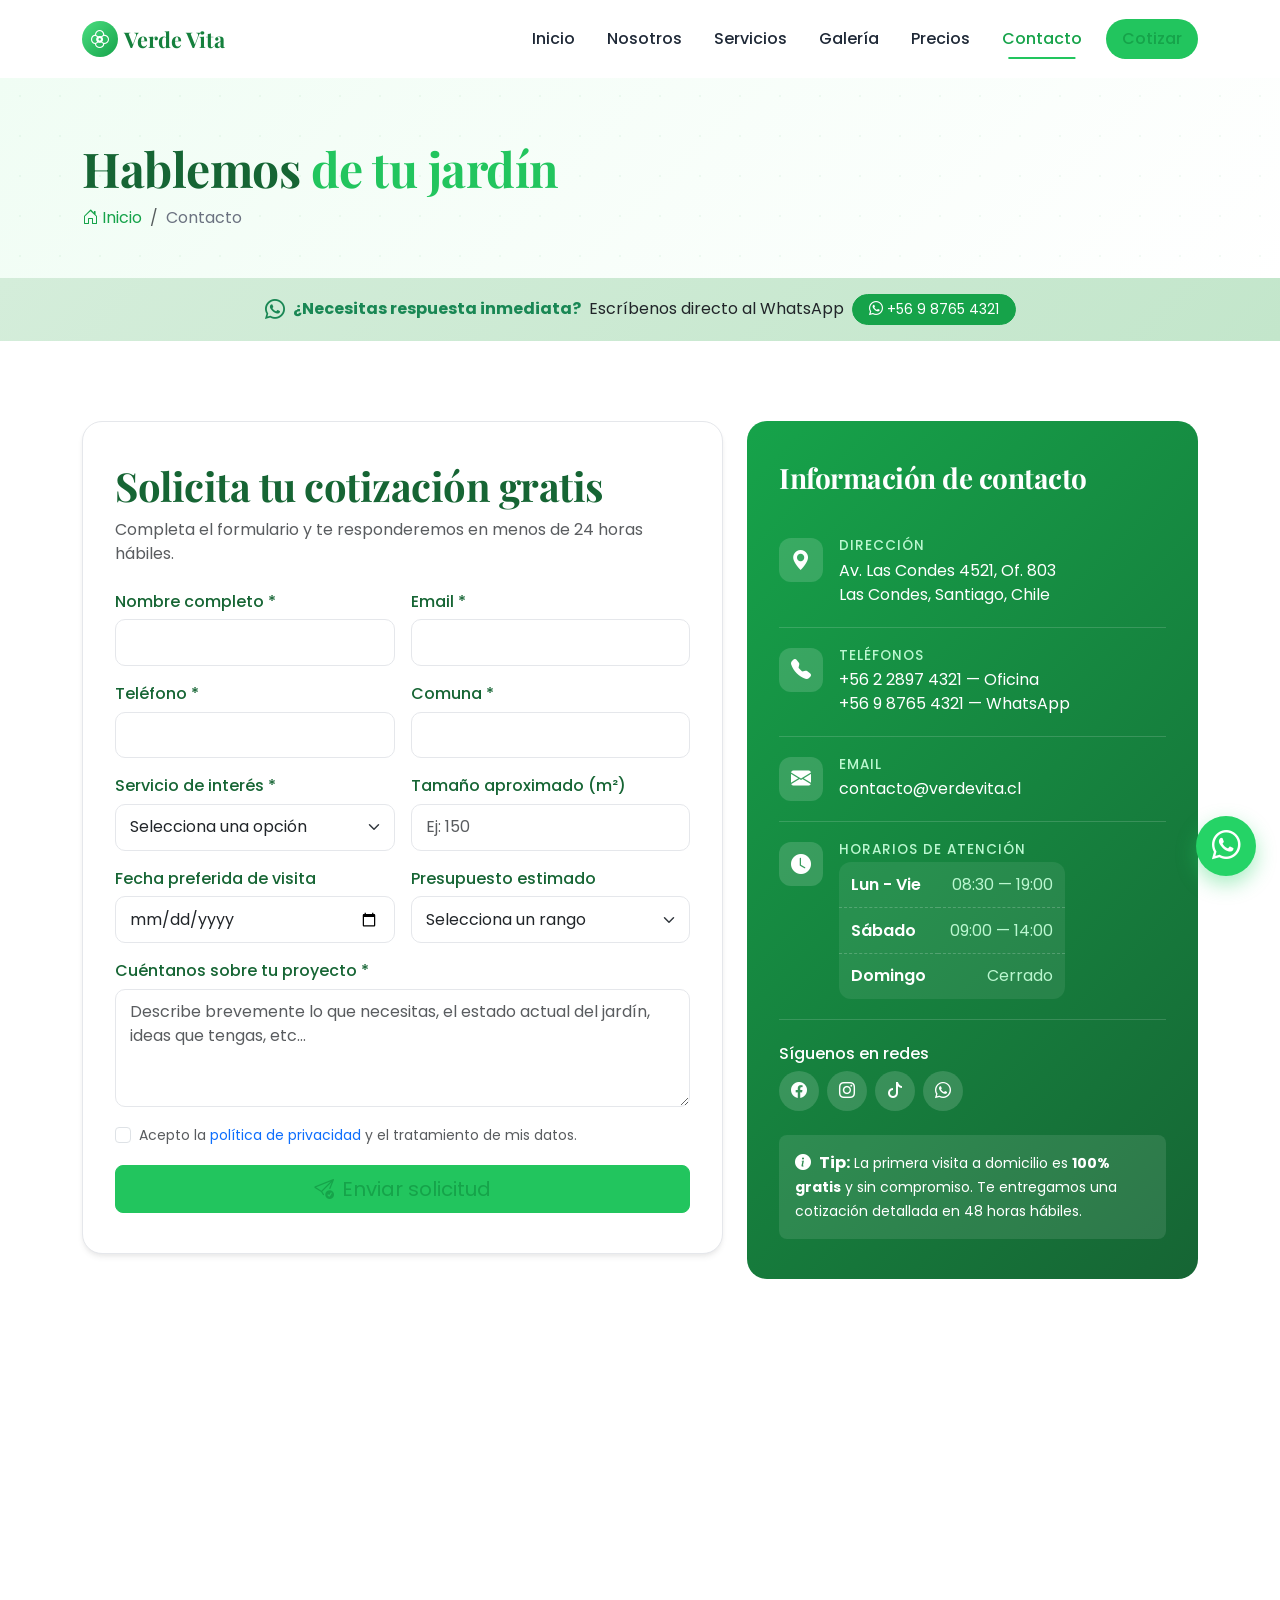
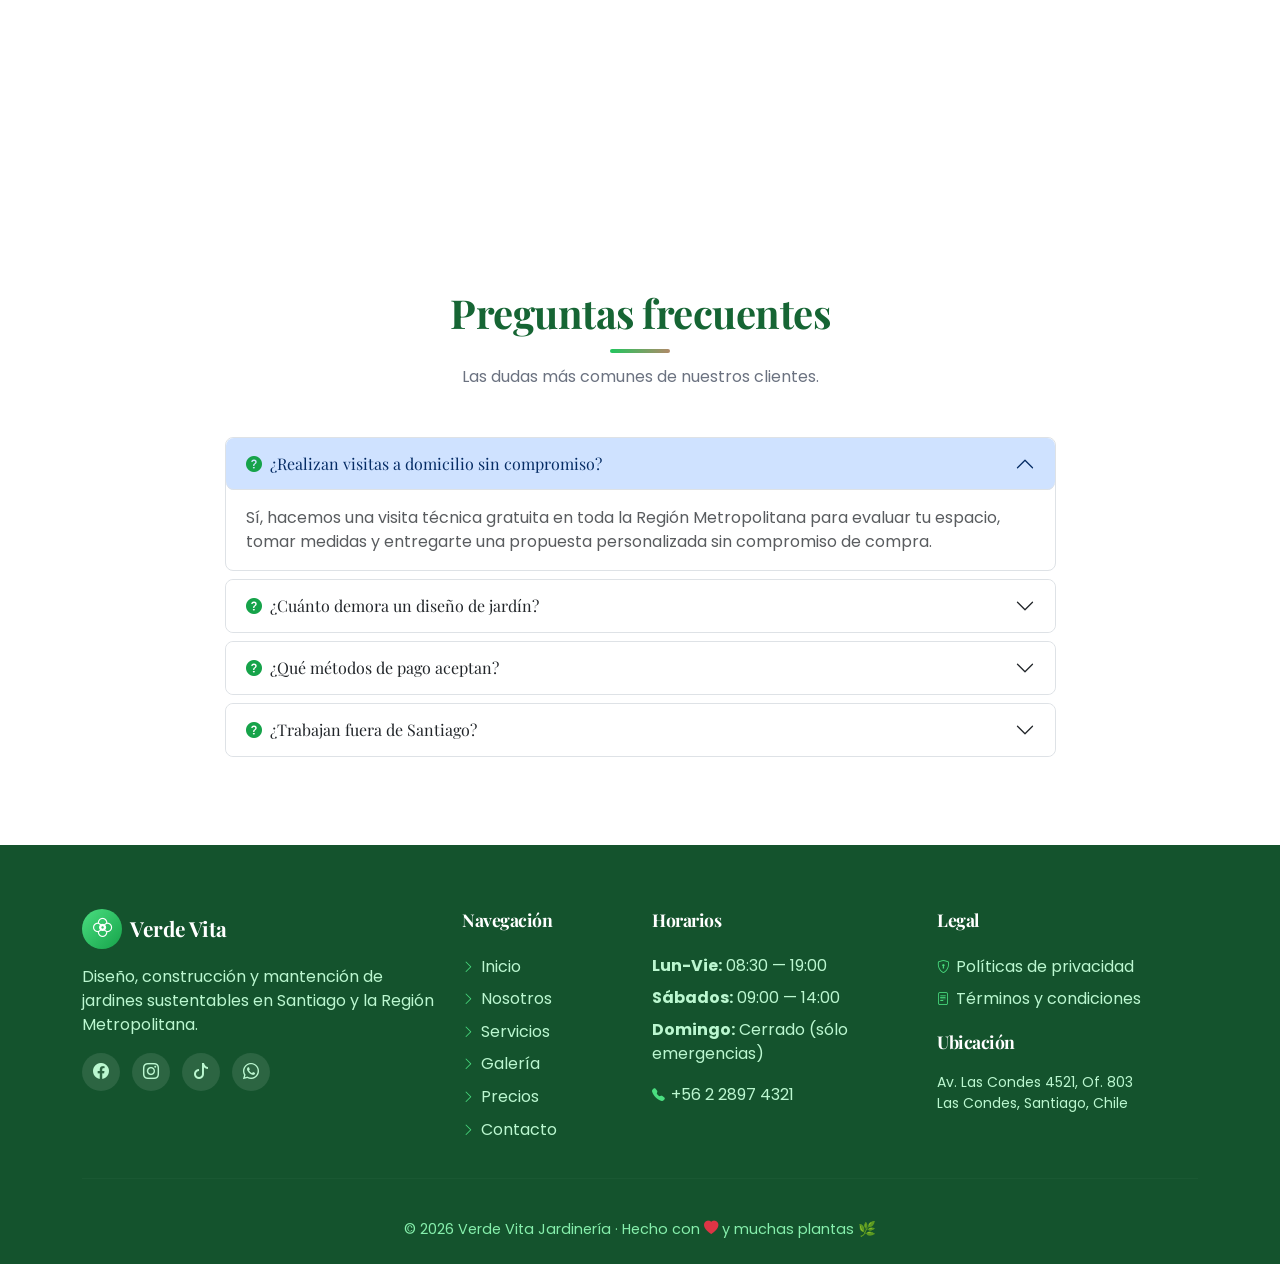
==== contacto.html @ b7515eb2 "template ok" ====
<!DOCTYPE html>
<html lang="es">
<head>
  <meta charset="UTF-8" />
  <meta name="viewport" content="width=device-width, initial-scale=1.0" />
  <meta name="description" content="Contáctanos para solicitar una cotización gratis. Estamos en Las Condes, Santiago. Teléfono, WhatsApp, email y horarios de atención." />
  <title>Contacto · Verde Vita Jardinería</title>

  <link href="https://cdn.jsdelivr.net/npm/bootstrap@5.3.3/dist/css/bootstrap.min.css" rel="stylesheet" />
  <link rel="stylesheet" href="https://cdn.jsdelivr.net/npm/bootstrap-icons@1.11.3/font/bootstrap-icons.css" />
  <link rel="preconnect" href="https://fonts.googleapis.com" />
  <link rel="preconnect" href="https://fonts.gstatic.com" crossorigin />
  <link href="https://fonts.googleapis.com/css2?family=Playfair+Display:wght@600;700;800&family=Poppins:wght@300;400;500;600;700&display=swap" rel="stylesheet" />
  <link rel="stylesheet" href="assets/css/styles.css" />
  <link rel="icon" href="data:image/svg+xml,%3Csvg xmlns='http://www.w3.org/2000/svg' viewBox='0 0 100 100'%3E%3Ctext y='.9em' font-size='90'%3E🌿%3C/text%3E%3C/svg%3E" />
</head>
<body>

  <!-- ===== NAVBAR ===== -->
  <nav class="navbar navbar-expand-lg fixed-top">
    <div class="container">
      <a class="navbar-brand" href="index.html">
        <span class="brand-icon"><i class="bi bi-flower2"></i></span>
        Verde Vita
      </a>
      <button class="navbar-toggler" type="button" data-bs-toggle="collapse" data-bs-target="#mainNav">
        <span class="navbar-toggler-icon"></span>
      </button>
      <div class="collapse navbar-collapse" id="mainNav">
        <ul class="navbar-nav ms-auto align-items-lg-center">
          <li class="nav-item"><a class="nav-link" href="index.html">Inicio</a></li>
          <li class="nav-item"><a class="nav-link" href="sobre-nosotros.html">Nosotros</a></li>
          <li class="nav-item"><a class="nav-link" href="servicios.html">Servicios</a></li>
          <li class="nav-item"><a class="nav-link" href="galeria.html">Galería</a></li>
          <li class="nav-item"><a class="nav-link" href="precios.html">Precios</a></li>
          <li class="nav-item"><a class="nav-link" href="contacto.html">Contacto</a></li>
          <li class="nav-item ms-lg-2"><a class="nav-link btn-cta-nav" href="contacto.html">Cotizar</a></li>
        </ul>
      </div>
    </div>
  </nav>

  <!-- ===== PAGE HEADER ===== -->
  <header class="page-header">
    <div class="container">
      <h1 class="reveal">Hablemos <span class="text-leaf">de tu jardín</span></h1>
      <nav aria-label="breadcrumb" class="reveal reveal-delay-1">
        <ol class="breadcrumb breadcrumb-custom">
          <li class="breadcrumb-item"><a href="index.html"><i class="bi bi-house-door me-1"></i>Inicio</a></li>
          <li class="breadcrumb-item active">Contacto</li>
        </ol>
      </nav>
    </div>
  </header>

  <!-- ===== WHATSAPP BANNER ===== -->
  <section class="py-3" style="background:linear-gradient(135deg, #d4edda, #c3e6cb);">
    <div class="container">
      <div class="d-flex align-items-center justify-content-center flex-wrap gap-2 text-center">
        <i class="bi bi-whatsapp text-success fs-5"></i>
        <strong class="text-success">¿Necesitas respuesta inmediata?</strong>
        <span class="text-dark">Escríbenos directo al WhatsApp</span>
        <a href="https://wa.me/56987654321" target="_blank" class="btn btn-success btn-sm rounded-pill px-3">
          <i class="bi bi-whatsapp me-1"></i>+56 9 8765 4321
        </a>
      </div>
    </div>
  </section>

  <!-- ===== FORMULARIO + INFO ===== -->
  <section class="section">
    <div class="container">
      <div class="row g-4">
        <!-- Form -->
        <div class="col-lg-7 reveal">
          <div class="form-card">
            <h2 class="mb-2">Solicita tu cotización gratis</h2>
            <p class="text-muted mb-4">Completa el formulario y te responderemos en menos de 24 horas hábiles.</p>
            <form id="contactForm" class="needs-validation" novalidate>
              <div class="row g-3">
                <div class="col-md-6">
                  <label class="form-label" for="nombre">Nombre completo *</label>
                  <input type="text" class="form-control" id="nombre" required minlength="3" />
                  <div class="invalid-feedback">Por favor ingresa tu nombre completo.</div>
                </div>
                <div class="col-md-6">
                  <label class="form-label" for="email">Email *</label>
                  <input type="email" class="form-control" id="email" required />
                  <div class="invalid-feedback">Necesitamos un email válido para contactarte.</div>
                </div>
                <div class="col-md-6">
                  <label class="form-label" for="telefono">Teléfono *</label>
                  <input type="tel" class="form-control" id="telefono" pattern="[0-9+\s\-\(\)]{10,}" required />
                  <div class="invalid-feedback">Ingresa un teléfono válido (mínimo 10 dígitos).</div>
                </div>
                <div class="col-md-6">
                  <label class="form-label" for="comuna">Comuna *</label>
                  <input type="text" class="form-control" id="comuna" required />
                  <div class="invalid-feedback">¿En qué comuna necesitas el servicio?</div>
                </div>
                <div class="col-md-6">
                  <label class="form-label" for="servicio">Servicio de interés *</label>
                  <select class="form-select" id="servicio" required>
                    <option value="">Selecciona una opción</option>
                    <option>Diseño de jardín</option>
                    <option>Mantención mensual</option>
                    <option>Poda y tala</option>
                    <option>Riego automático</option>
                    <option>Césped y siembra</option>
                    <option>Huerto orgánico</option>
                    <option>Iluminación de jardín</option>
                    <option>Control de plagas eco</option>
                    <option>Otro / Mixto</option>
                  </select>
                  <div class="invalid-feedback">Selecciona el servicio que necesitas.</div>
                </div>
                <div class="col-md-6">
                  <label class="form-label" for="tamano">Tamaño aproximado (m²)</label>
                  <input type="text" class="form-control" id="tamano" placeholder="Ej: 150" />
                </div>
                <div class="col-md-6">
                  <label class="form-label" for="fecha">Fecha preferida de visita</label>
                  <input type="date" class="form-control" id="fecha" />
                </div>
                <div class="col-md-6">
                  <label class="form-label" for="presupuesto">Presupuesto estimado</label>
                  <select class="form-select" id="presupuesto">
                    <option value="">Selecciona un rango</option>
                    <option>Menos de $200.000 CLP</option>
                    <option>$200.000 — $500.000 CLP</option>
                    <option>$500.000 — $1.000.000 CLP</option>
                    <option>$1.000.000 — $3.000.000 CLP</option>
                    <option>Más de $3.000.000 CLP</option>
                    <option>Aún no lo tengo claro</option>
                  </select>
                </div>
                <div class="col-12">
                  <label class="form-label" for="mensaje">Cuéntanos sobre tu proyecto *</label>
                  <textarea class="form-control" id="mensaje" rows="4" required minlength="10" placeholder="Describe brevemente lo que necesitas, el estado actual del jardín, ideas que tengas, etc..."></textarea>
                  <div class="invalid-feedback">Por favor cuéntanos más detalles (mínimo 10 caracteres).</div>
                </div>
                <div class="col-12">
                  <div class="form-check">
                    <input class="form-check-input" type="checkbox" id="acepto" required />
                    <label class="form-check-label small text-muted" for="acepto">
                      Acepto la <a href="privacidad.html" target="_blank">política de privacidad</a> y el tratamiento de mis datos.
                    </label>
                    <div class="invalid-feedback">Debes aceptar la política de privacidad.</div>
                  </div>
                </div>
                <div class="col-12 d-grid">
                  <button type="submit" class="btn btn-primary btn-lg">
                    <i class="bi bi-send-check me-2"></i>Enviar solicitud
                  </button>
                </div>
              </div>
            </form>
          </div>
        </div>

        <!-- Info lateral -->
        <div class="col-lg-5">
          <div class="contact-info reveal reveal-right">
            <h3 class="mb-4">Información de contacto</h3>
            <div class="info-item">
              <div class="icon"><i class="bi bi-geo-alt-fill"></i></div>
              <div>
                <h6>Dirección</h6>
                <p>Av. Las Condes 4521, Of. 803<br>Las Condes, Santiago, Chile</p>
              </div>
            </div>
            <div class="info-item">
              <div class="icon"><i class="bi bi-telephone-fill"></i></div>
              <div>
                <h6>Teléfonos</h6>
                <p>
                  <a href="tel:+56228974321" class="text-white">+56 2 2897 4321</a> — Oficina<br>
                  <a href="tel:+56987654321" class="text-white">+56 9 8765 4321</a> — WhatsApp
                </p>
              </div>
            </div>
            <div class="info-item">
              <div class="icon"><i class="bi bi-envelope-fill"></i></div>
              <div>
                <h6>Email</h6>
                <p>
                  <a href="mailto:contacto@verdevita.cl" class="text-white">contacto@verdevita.cl</a>
                </p>
              </div>
            </div>
            <div class="info-item">
              <div class="icon"><i class="bi bi-clock-fill"></i></div>
              <div>
                <h6>Horarios de atención</h6>
                <table class="w-100 schedule-table">
                  <tr><td class="day">Lun - Vie</td><td class="time">08:30 — 19:00</td></tr>
                  <tr><td class="day">Sábado</td><td class="time">09:00 — 14:00</td></tr>
                  <tr><td class="day">Domingo</td><td class="time">Cerrado</td></tr>
                </table>
              </div>
            </div>

            <h6 class="mt-4 mb-2 text-white">Síguenos en redes</h6>
            <div class="d-flex gap-2 flex-wrap">
              <a href="#" class="social-link" aria-label="Facebook"><i class="bi bi-facebook"></i></a>
              <a href="#" class="social-link" aria-label="Instagram"><i class="bi bi-instagram"></i></a>
              <a href="#" class="social-link" aria-label="TikTok"><i class="bi bi-tiktok"></i></a>
              <a href="#" class="social-link" aria-label="WhatsApp"><i class="bi bi-whatsapp"></i></a>
            </div>

            <div class="mt-4 p-3 rounded-3" style="background:rgba(255,255,255,.1);">
              <strong><i class="bi bi-info-circle-fill me-2"></i>Tip:</strong>
              <span class="small">La primera visita a domicilio es <strong>100% gratis</strong> y sin compromiso. Te entregamos una cotización detallada en 48 horas hábiles.</span>
            </div>
          </div>
        </div>
      </div>
    </div>
  </section>

  <!-- ===== MAPA ===== -->
  <section class="py-0">
    <div class="container-fluid px-0">
      <div class="ratio ratio-21x9" style="max-height:450px;">
        <iframe
          src="https://www.google.com/maps/embed?pb=!1m18!1m12!1m3!1d3331.123456789!2d-70.5678!3d-33.4123!2m3!1f0!2f0!3f0!3m2!1i1024!2i768!4f13.1!3m3!1m2!1s0x9662c5b0a0a0a0a0%3A0x0!2sLas%20Condes%2C%20Santiago%2C%20Chile!5e0!3m2!1ses-419!2scl!4v1700000000000"
          style="border:0;"
          allowfullscreen=""
          loading="lazy"
          referrerpolicy="no-referrer-when-downgrade"
          title="Ubicación Verde Vita Jardinería"></iframe>
      </div>
    </div>
  </section>

  <!-- ===== FAQ ===== -->
  <section class="section">
    <div class="container">
      <div class="section-title reveal">
        <h2>Preguntas frecuentes</h2>
        <p>Las dudas más comunes de nuestros clientes.</p>
      </div>
      <div class="row justify-content-center">
        <div class="col-lg-9 reveal">
          <div class="accordion accordion-flush" id="contactFaqAccordion"></div>
        </div>
      </div>
    </div>
  </section>

  <!-- ===== FOOTER ===== -->
  <footer>
    <div class="container">
      <div class="row g-4">
        <div class="col-lg-4">
          <div class="footer-brand">
            <span class="brand-icon"><i class="bi bi-flower2"></i></span>
            <span class="brand-name">Verde Vita</span>
          </div>
          <p>Diseño, construcción y mantención de jardines sustentables en Santiago y la Región Metropolitana.</p>
          <div class="social-links mt-3">
            <a href="#" aria-label="Facebook"><i class="bi bi-facebook"></i></a>
            <a href="#" aria-label="Instagram"><i class="bi bi-instagram"></i></a>
            <a href="#" aria-label="TikTok"><i class="bi bi-tiktok"></i></a>
            <a href="#" aria-label="WhatsApp"><i class="bi bi-whatsapp"></i></a>
          </div>
        </div>
        <div class="col-lg-2 col-md-4">
          <h5>Navegación</h5>
          <ul>
            <li><a href="index.html"><i class="bi bi-chevron-right"></i> Inicio</a></li>
            <li><a href="sobre-nosotros.html"><i class="bi bi-chevron-right"></i> Nosotros</a></li>
            <li><a href="servicios.html"><i class="bi bi-chevron-right"></i> Servicios</a></li>
            <li><a href="galeria.html"><i class="bi bi-chevron-right"></i> Galería</a></li>
            <li><a href="precios.html"><i class="bi bi-chevron-right"></i> Precios</a></li>
            <li><a href="contacto.html"><i class="bi bi-chevron-right"></i> Contacto</a></li>
          </ul>
        </div>
        <div class="col-lg-3 col-md-4">
          <h5>Horarios</h5>
          <ul>
            <li><strong>Lun-Vie:</strong> 08:30 — 19:00</li>
            <li><strong>Sábados:</strong> 09:00 — 14:00</li>
            <li><strong>Domingo:</strong> Cerrado (sólo emergencias)</li>
            <li class="mt-2"><a href="tel:+56228974321"><i class="bi bi-telephone-fill"></i> +56 2 2897 4321</a></li>
          </ul>
        </div>
        <div class="col-lg-3 col-md-4">
          <h5>Legal</h5>
          <ul>
            <li><a href="privacidad.html"><i class="bi bi-shield-lock"></i> Políticas de privacidad</a></li>
            <li><a href="terminos.html"><i class="bi bi-file-text"></i> Términos y condiciones</a></li>
          </ul>
          <h5 class="mt-3">Ubicación</h5>
          <p class="small mb-0">Av. Las Condes 4521, Of. 803<br>Las Condes, Santiago, Chile</p>
        </div>
      </div>
      <hr />
      <div class="copyright">
        © <span id="currentYear"></span> Verde Vita Jardinería · Hecho con <i class="bi bi-heart-fill text-danger"></i> y muchas plantas 🌿
      </div>
    </div>
  </footer>

  <!-- ===== SUCCESS MODAL ===== -->
  <div class="modal fade" id="successModal" tabindex="-1" aria-hidden="true">
    <div class="modal-dialog modal-dialog-centered">
      <div class="modal-content" style="border-radius:20px;border:none;">
        <div class="modal-body p-5 text-center">
          <div class="mb-3" style="width:80px;height:80px;background:var(--leaf-100);color:var(--leaf-600);border-radius:50%;display:inline-flex;align-items:center;justify-content:center;font-size:3rem;">
            <i class="bi bi-check-lg"></i>
          </div>
          <h3 class="mb-3" style="color:var(--leaf-800);">¡Solicitud enviada!</h3>
          <p class="text-muted">Hemos recibido tu solicitud. Nuestro equipo te contactará en menos de 24 horas hábiles para coordinar la primera visita gratis.</p>
          <button type="button" class="btn btn-primary px-4" data-bs-dismiss="modal">¡Genial!</button>
        </div>
      </div>
    </div>
  </div>

  <a href="#" id="backToTop" class="btn btn-primary rounded-circle position-fixed" style="bottom:24px;right:90px;display:none;width:50px;height:50px;z-index:1030;" aria-label="Volver arriba">
    <i class="bi bi-arrow-up"></i>
  </a>

  <a href="https://wa.me/56987654321" class="whatsapp-float" target="_blank" rel="noopener" aria-label="Contactar por WhatsApp">
    <i class="bi bi-whatsapp"></i>
  </a>

  <script src="https://cdn.jsdelivr.net/npm/bootstrap@5.3.3/dist/js/bootstrap.bundle.min.js"></script>
  <script src="assets/js/data.js"></script>
  <script src="assets/js/main.js"></script>
</body>
</html>
---- assets/css/styles.css ----
/* ============================================================
   Verde Vita Jardinería — Tema personalizado
   ============================================================ */

:root {
  --leaf-50:  #f0fdf4;
  --leaf-100: #dcfce7;
  --leaf-200: #bbf7d0;
  --leaf-300: #86efac;
  --leaf-400: #4ade80;
  --leaf-500: #22c55e;
  --leaf-600: #16a34a;
  --leaf-700: #15803d;
  --leaf-800: #166534;
  --leaf-900: #14532d;

  --earth-300: #c4a586;
  --earth-400: #b08968;
  --earth-500: #8b6f47;
  --earth-700: #5c4630;
  --earth-800: #3d2f20;
  --earth-900: #2d1f12;

  --accent: #fbbf24;
  --dark:   #1f2937;
  --muted:  #6b7280;
  --bg-soft:#f8fafc;
  --border: #e5e7eb;

  --shadow-sm: 0 1px 2px rgba(0,0,0,0.05);
  --shadow:    0 4px 6px -1px rgba(0,0,0,0.07), 0 2px 4px -1px rgba(0,0,0,0.04);
  --shadow-lg: 0 10px 25px -5px rgba(22,163,74,0.15), 0 8px 10px -6px rgba(0,0,0,0.05);
}

/* ---------- Bootstrap overrides ---------- */
.btn-primary {
  background-color: var(--leaf-500);
  border-color: var(--leaf-500);
  --bs-btn-hover-bg: var(--leaf-600);
  --bs-btn-hover-border-color: var(--leaf-600);
  --bs-btn-active-bg: var(--leaf-700);
  --bs-btn-active-border-color: var(--leaf-700);
}
.btn-primary, .btn-outline-primary {
  --bs-btn-color: var(--leaf-600);
  --bs-btn-border-color: var(--leaf-500);
}
.btn-outline-primary:hover {
  background-color: var(--leaf-500);
  border-color: var(--leaf-500);
  color: #fff;
}
.btn-success {
  background-color: var(--leaf-600);
  border-color: var(--leaf-600);
}
.btn-earth {
  background-color: var(--earth-500);
  border-color: var(--earth-500);
  color: #fff;
}
.btn-earth:hover {
  background-color: var(--earth-700);
  border-color: var(--earth-700);
  color: #fff;
}
.text-primary   { color: var(--leaf-600) !important; }
.text-leaf      { color: var(--leaf-500); }
.text-earth     { color: var(--earth-500); }
.bg-primary     { background-color: var(--leaf-500) !important; }
.bg-leaf-soft   { background-color: var(--leaf-50); }
.bg-leaf-light  { background-color: var(--leaf-100); }
.bg-earth       { background-color: var(--earth-700); }
.bg-earth-dark  { background-color: var(--earth-900); }
.border-leaf    { border-color: var(--leaf-300) !important; }

body {
  font-family: 'Poppins', system-ui, -apple-system, "Segoe UI", Roboto, sans-serif;
  color: var(--dark);
  padding-top: 76px;
}

h1, h2, h3, h4, h5 {
  font-family: 'Playfair Display', 'Poppins', serif;
  font-weight: 700;
  color: var(--leaf-800);
  letter-spacing: -0.5px;
}

h2 { font-size: clamp(1.75rem, 3.5vw, 2.5rem); }
h3 { font-size: clamp(1.25rem, 2.5vw, 1.75rem); }

a { text-decoration: none; }

/* ---------- Navbar ---------- */
.navbar {
  transition: background-color .3s ease, box-shadow .3s ease, padding .3s ease;
  padding-top: 1rem;
  padding-bottom: 1rem;
  background-color: rgba(255,255,255,0.95);
  backdrop-filter: blur(8px);
}
.navbar.scrolled {
  background-color: #fff;
  box-shadow: var(--shadow);
  padding-top: .6rem;
  padding-bottom: .6rem;
}
.navbar-brand {
  font-weight: 700;
  font-size: 1.35rem;
  color: var(--leaf-700) !important;
  display: flex;
  align-items: center;
  gap: .4rem;
  font-family: 'Playfair Display', serif;
}
.navbar-brand .brand-icon {
  width: 36px; height: 36px;
  background: linear-gradient(135deg, var(--leaf-400), var(--leaf-600));
  border-radius: 50%;
  display: inline-flex;
  align-items: center;
  justify-content: center;
  color: #fff;
  font-size: 1.1rem;
}
.navbar-nav .nav-link {
  font-weight: 500;
  color: var(--dark) !important;
  padding: .5rem 1rem !important;
  position: relative;
  transition: color .2s ease;
}
.navbar-nav .nav-link:hover,
.navbar-nav .nav-link.active {
  color: var(--leaf-600) !important;
}
.navbar-nav .nav-link::after {
  content: '';
  position: absolute;
  bottom: 0;
  left: 50%;
  width: 0;
  height: 2px;
  background-color: var(--leaf-500);
  transition: all .25s ease;
  transform: translateX(-50%);
}
.navbar-nav .nav-link:hover::after,
.navbar-nav .nav-link.active::after {
  width: 60%;
}
.btn-cta-nav {
  background: var(--leaf-500);
  color: #fff !important;
  border-radius: 50px;
  padding: .5rem 1.25rem !important;
  font-weight: 600;
  transition: all .25s ease;
}
.btn-cta-nav:hover {
  background: var(--leaf-600);
  transform: translateY(-1px);
  box-shadow: 0 6px 15px rgba(22,163,74,.35);
}

/* ---------- Hero ---------- */
.hero {
  background: linear-gradient(135deg, var(--leaf-50) 0%, #fff 50%, var(--leaf-100) 100%);
  padding: 5rem 0 6rem;
  position: relative;
  overflow: hidden;
}
.hero::before {
  content: '';
  position: absolute;
  top: -100px; right: -100px;
  width: 400px; height: 400px;
  background: radial-gradient(circle, var(--leaf-200) 0%, transparent 70%);
  border-radius: 50%;
  opacity: .6;
}
.hero::after {
  content: '';
  position: absolute;
  bottom: -150px; left: -150px;
  width: 350px; height: 350px;
  background: radial-gradient(circle, var(--earth-300) 0%, transparent 70%);
  border-radius: 50%;
  opacity: .35;
}
.hero h1 {
  font-size: clamp(2.2rem, 5vw, 3.5rem);
  line-height: 1.15;
  margin-bottom: 1.25rem;
  font-family: 'Playfair Display', serif;
}
.hero .lead {
  color: var(--muted);
  font-size: 1.15rem;
  margin-bottom: 2rem;
}
.hero-img-wrap {
  position: relative;
  z-index: 1;
}
.hero-img-wrap img {
  border-radius: 30% 70% 70% 30% / 30% 30% 70% 70%;
  box-shadow: var(--shadow-lg);
  width: 100%;
  max-width: 500px;
  aspect-ratio: 1/1;
  object-fit: cover;
  animation: morph 8s ease-in-out infinite;
}
.hero-badge {
  position: absolute;
  background: #fff;
  padding: .75rem 1rem;
  border-radius: 50px;
  box-shadow: var(--shadow);
  font-weight: 600;
  font-size: .9rem;
  display: flex;
  align-items: center;
  gap: .5rem;
  z-index: 2;
}
.hero-badge .bi {
  color: var(--leaf-500);
  font-size: 1.2rem;
}
.hero-badge.top    { top: 8%; left: -10px; animation: float 4s ease-in-out infinite; }
.hero-badge.bottom { bottom: 12%; right: -10px; animation: float 4s ease-in-out infinite reverse; }

@keyframes morph {
  0%, 100% { border-radius: 30% 70% 70% 30% / 30% 30% 70% 70%; }
  50%      { border-radius: 50% 50% 30% 70% / 60% 40% 60% 40%; }
}
@keyframes float {
  0%, 100% { transform: translateY(0); }
  50%      { transform: translateY(-10px); }
}

/* ---------- Page header (no hero) ---------- */
.page-header {
  background: linear-gradient(135deg, var(--leaf-50) 0%, #fff 100%);
  padding: 4rem 0 3rem;
  position: relative;
  overflow: hidden;
}
.page-header::before {
  content: '';
  position: absolute;
  inset: 0;
  background-image: url("data:image/svg+xml,%3Csvg xmlns='http://www.w3.org/2000/svg' viewBox='0 0 100 100'%3E%3Cpath d='M50 50m-2 0a2 2 0 1 1 4 0a2 2 0 1 1 -4 0' fill='%2316a34a' opacity='.12'/%3E%3C/svg%3E");
  background-size: 40px 40px;
}
.page-header h1 {
  font-size: clamp(2rem, 4vw, 3rem);
  margin-bottom: .5rem;
  position: relative;
}
.breadcrumb-custom {
  background: transparent;
  padding: 0;
  margin: 0;
  position: relative;
}
.breadcrumb-custom .breadcrumb-item a {
  color: var(--leaf-600);
}
.breadcrumb-custom .breadcrumb-item.active {
  color: var(--muted);
}

/* ---------- Sections ---------- */
.section {
  padding: 5rem 0;
}
.section-title {
  text-align: center;
  margin-bottom: 3rem;
}
.section-title h2 {
  position: relative;
  display: inline-block;
  margin-bottom: .75rem;
}
.section-title h2::after {
  content: '';
  display: block;
  width: 60px;
  height: 4px;
  background: linear-gradient(90deg, var(--leaf-500), var(--earth-400));
  margin: .75rem auto 0;
  border-radius: 2px;
}
.section-title p {
  color: var(--muted);
  max-width: 640px;
  margin: 0 auto;
}

/* ---------- Cards ---------- */
.service-card {
  background: #fff;
  border-radius: 16px;
  overflow: hidden;
  box-shadow: var(--shadow-sm);
  transition: transform .35s ease, box-shadow .35s ease;
  border: 1px solid var(--border);
  height: 100%;
  display: flex;
  flex-direction: column;
}
.service-card:hover {
  transform: translateY(-8px);
  box-shadow: var(--shadow-lg);
  border-color: var(--leaf-300);
}
.service-card .card-img-wrap {
  position: relative;
  height: 180px;
  overflow: hidden;
}
.service-card .card-img-wrap img {
  width: 100%;
  height: 100%;
  object-fit: cover;
  transition: transform .5s ease;
}
.service-card:hover .card-img-wrap img {
  transform: scale(1.08);
}
.service-card .card-icon {
  position: absolute;
  bottom: -20px;
  left: 1.25rem;
  width: 50px;
  height: 50px;
  background: var(--leaf-500);
  color: #fff;
  border-radius: 14px;
  display: flex;
  align-items: center;
  justify-content: center;
  font-size: 1.5rem;
  box-shadow: var(--shadow);
}
.service-card .card-body {
  padding: 1.75rem 1.25rem 1.25rem;
  flex: 1;
  display: flex;
  flex-direction: column;
}
.service-card .card-title {
  color: var(--leaf-800);
  font-weight: 700;
  font-size: 1.2rem;
  font-family: 'Playfair Display', serif;
}
.service-card .price-tag {
  margin-top: auto;
  color: var(--leaf-600);
  font-weight: 700;
  font-size: 1.05rem;
  font-family: 'Poppins', sans-serif;
}
.service-card .price-tag small {
  color: var(--muted);
  font-weight: 400;
}
.feature-card {
  background: #fff;
  border-radius: 16px;
  padding: 2rem 1.5rem;
  text-align: center;
  box-shadow: var(--shadow-sm);
  border: 1px solid var(--border);
  height: 100%;
  transition: all .3s ease;
}
.feature-card:hover {
  transform: translateY(-6px);
  box-shadow: var(--shadow-lg);
  border-color: var(--leaf-300);
}
.feature-card .icon-box {
  width: 70px;
  height: 70px;
  background: var(--leaf-100);
  color: var(--leaf-600);
  border-radius: 18px;
  display: inline-flex;
  align-items: center;
  justify-content: center;
  font-size: 2rem;
  margin-bottom: 1.25rem;
  transition: all .3s ease;
}
.feature-card:hover .icon-box {
  background: var(--leaf-500);
  color: #fff;
  transform: rotate(-8deg);
}
.feature-card h3, .feature-card h4 {
  font-size: 1.25rem;
  margin-bottom: .75rem;
  font-family: 'Playfair Display', serif;
}

/* ---------- Team ---------- */
.team-card {
  background: #fff;
  border-radius: 16px;
  overflow: hidden;
  box-shadow: var(--shadow-sm);
  border: 1px solid var(--border);
  text-align: center;
  height: 100%;
  transition: transform .3s ease, box-shadow .3s ease;
}
.team-card:hover {
  transform: translateY(-6px);
  box-shadow: var(--shadow-lg);
}
.team-card .img-wrap {
  position: relative;
  overflow: hidden;
}
.team-card img {
  width: 100%;
  height: 280px;
  object-fit: cover;
  transition: transform .5s ease;
}
.team-card:hover img {
  transform: scale(1.06);
}
.team-card .card-body {
  padding: 1.5rem;
}
.team-card .card-title {
  color: var(--leaf-800);
  font-weight: 700;
  font-family: 'Playfair Display', serif;
}
.team-card .badge {
  background: var(--leaf-100);
  color: var(--leaf-700);
  font-weight: 500;
  margin: .25rem 0 .75rem;
}

/* ---------- Testimonios carousel ---------- */
.testimonial-card {
  background: #fff;
  border-radius: 20px;
  padding: 2.5rem 2rem;
  text-align: center;
  box-shadow: var(--shadow);
  border: 1px solid var(--border);
  max-width: 720px;
  margin: 0 auto;
}
.testimonial-card .stars {
  color: var(--accent);
  font-size: 1.25rem;
  margin-bottom: 1rem;
}
.testimonial-card blockquote {
  font-size: 1.1rem;
  font-style: italic;
  color: var(--dark);
  margin-bottom: 1.5rem;
}
.testimonial-card .author img {
  width: 60px; height: 60px;
  border-radius: 50%;
  object-fit: cover;
  border: 3px solid var(--leaf-300);
  margin-bottom: .5rem;
}
.testimonial-card .author h6 {
  color: var(--leaf-800);
  margin-bottom: 0;
  font-family: 'Playfair Display', serif;
}
.testimonial-card .author small {
  color: var(--muted);
}
.carousel-indicators [data-bs-target] {
  background-color: var(--leaf-500);
  width: 30px;
  border-radius: 4px;
}

/* ---------- Stats ---------- */
.stat-card {
  text-align: center;
  padding: 1.5rem;
}
.stat-card .stat-number {
  font-size: clamp(2.2rem, 4vw, 3rem);
  font-weight: 700;
  color: var(--leaf-600);
  line-height: 1;
  margin-bottom: .5rem;
  font-family: 'Playfair Display', serif;
}
.stat-card .stat-label {
  color: var(--muted);
  font-weight: 500;
  text-transform: uppercase;
  font-size: .85rem;
  letter-spacing: 1px;
}

/* ---------- Timeline ---------- */
.timeline {
  position: relative;
  padding: 2rem 0;
}
.timeline::before {
  content: '';
  position: absolute;
  top: 0; bottom: 0;
  left: 50%;
  width: 3px;
  background: var(--leaf-200);
  transform: translateX(-50%);
}
.timeline-item {
  position: relative;
  padding: 1.5rem 0;
}
.timeline-dot {
  position: absolute;
  left: 50%;
  top: 2rem;
  transform: translateX(-50%);
  width: 18px;
  height: 18px;
  background: var(--leaf-500);
  border: 4px solid #fff;
  border-radius: 50%;
  box-shadow: 0 0 0 3px var(--leaf-200);
  z-index: 1;
}
.timeline-content {
  background: #fff;
  border-radius: 12px;
  padding: 1.5rem;
  box-shadow: var(--shadow);
  border: 1px solid var(--border);
  width: calc(50% - 40px);
}
.timeline-item:nth-child(odd)  .timeline-content { margin-left: auto; }
.timeline-item:nth-child(even) .timeline-content { margin-right: auto; }
.timeline-content .year {
  display: inline-block;
  background: var(--leaf-500);
  color: #fff;
  padding: .25rem .75rem;
  border-radius: 50px;
  font-size: .85rem;
  font-weight: 600;
  margin-bottom: .5rem;
}
@media (max-width: 768px) {
  .timeline::before { left: 24px; }
  .timeline-dot { left: 24px; }
  .timeline-content { width: calc(100% - 60px); margin-left: 50px !important; }
}

/* ---------- Process ---------- */
.process-card {
  position: relative;
  text-align: center;
  padding: 2rem 1rem;
  height: 100%;
}
.process-card .step-number {
  position: absolute;
  top: 0;
  left: 50%;
  transform: translateX(-50%);
  width: 48px;
  height: 48px;
  background: linear-gradient(135deg, var(--leaf-400), var(--leaf-600));
  color: #fff;
  border-radius: 50%;
  display: flex;
  align-items: center;
  justify-content: center;
  font-weight: 700;
  font-size: 1.25rem;
  box-shadow: var(--shadow);
}
.process-card .process-icon {
  width: 80px;
  height: 80px;
  background: var(--leaf-100);
  color: var(--leaf-600);
  border-radius: 50%;
  display: inline-flex;
  align-items: center;
  justify-content: center;
  font-size: 2.25rem;
  margin: 1.5rem 0 1rem;
  transition: all .3s ease;
}
.process-card:hover .process-icon {
  background: var(--leaf-500);
  color: #fff;
  transform: scale(1.05);
}
.process-card h4 {
  margin-bottom: .75rem;
  font-family: 'Playfair Display', serif;
}

/* ---------- Pricing tables ---------- */
.pricing-card {
  background: #fff;
  border-radius: 20px;
  padding: 2.5rem 2rem;
  box-shadow: var(--shadow-sm);
  border: 2px solid var(--border);
  height: 100%;
  position: relative;
  transition: all .3s ease;
}
.pricing-card:hover {
  transform: translateY(-8px);
  box-shadow: var(--shadow-lg);
}
.pricing-card.featured {
  border-color: var(--leaf-500);
  background: linear-gradient(180deg, var(--leaf-50) 0%, #fff 100%);
  transform: scale(1.04);
}
.pricing-card.featured:hover {
  transform: scale(1.04) translateY(-8px);
}
.pricing-card .badge-featured {
  position: absolute;
  top: -14px;
  left: 50%;
  transform: translateX(-50%);
  background: var(--earth-500);
  color: #fff;
  padding: .35rem 1rem;
  border-radius: 50px;
  font-weight: 700;
  font-size: .8rem;
  letter-spacing: 1px;
}
.pricing-card h3 {
  color: var(--leaf-800);
  font-weight: 700;
  font-family: 'Playfair Display', serif;
}
.pricing-card .price {
  font-size: 3rem;
  font-weight: 700;
  color: var(--leaf-600);
  line-height: 1;
  margin: 1rem 0;
  font-family: 'Playfair Display', serif;
}
.pricing-card .price small {
  font-size: 1rem;
  color: var(--muted);
  font-weight: 400;
  font-family: 'Poppins', sans-serif;
}
.pricing-card ul {
  list-style: none;
  padding: 0;
  margin: 1.5rem 0;
}
.pricing-card ul li {
  padding: .5rem 0;
  border-bottom: 1px dashed var(--border);
  color: var(--dark);
}
.pricing-card ul li:last-child { border-bottom: none; }
.pricing-card ul li .bi {
  color: var(--leaf-500);
  margin-right: .5rem;
}

.price-table {
  background: #fff;
  border-radius: 16px;
  overflow: hidden;
  box-shadow: var(--shadow-sm);
  border: 1px solid var(--border);
}
.price-table table {
  margin-bottom: 0;
}
.price-table thead th {
  background: var(--leaf-500);
  color: #fff;
  border: none;
  font-weight: 600;
  padding: 1rem;
}
.price-table tbody td {
  padding: .9rem 1rem;
  vertical-align: middle;
}
.price-table tbody tr:nth-child(even) {
  background-color: var(--leaf-50);
}
.price-table .price-cell {
  color: var(--leaf-700);
  font-weight: 700;
  text-align: right;
  white-space: nowrap;
}
.price-table h5 {
  background: var(--leaf-100);
  color: var(--leaf-800);
  margin: 0;
  padding: 1rem;
  font-weight: 700;
  font-family: 'Playfair Display', serif;
}

/* ---------- Gallery ---------- */
.gallery-filters {
  display: flex;
  flex-wrap: wrap;
  justify-content: center;
  gap: .5rem;
  margin-bottom: 2.5rem;
}
.gallery-filter-btn {
  background: #fff;
  border: 1px solid var(--border);
  color: var(--dark);
  padding: .55rem 1.25rem;
  border-radius: 50px;
  font-weight: 500;
  cursor: pointer;
  transition: all .25s ease;
}
.gallery-filter-btn:hover {
  border-color: var(--leaf-300);
  color: var(--leaf-600);
}
.gallery-filter-btn.active {
  background: var(--leaf-500);
  border-color: var(--leaf-500);
  color: #fff;
}
.gallery-item {
  margin-bottom: 1.5rem;
  cursor: pointer;
  border-radius: 16px;
  overflow: hidden;
  position: relative;
  box-shadow: var(--shadow-sm);
  transition: transform .35s ease, box-shadow .35s ease, opacity .25s ease;
  height: 280px;
  opacity: 1;
}
.gallery-item.hidden {
  display: none;
}
.gallery-item:hover {
  transform: translateY(-6px);
  box-shadow: var(--shadow-lg);
}
.gallery-item img {
  width: 100%;
  height: 100%;
  object-fit: cover;
  transition: transform .5s ease;
}
.gallery-item:hover img {
  transform: scale(1.08);
}
.gallery-item .overlay {
  position: absolute;
  inset: 0;
  background: linear-gradient(0deg, rgba(20,83,45,.85) 0%, rgba(22,101,52,.4) 60%, transparent 100%);
  display: flex;
  flex-direction: column;
  justify-content: flex-end;
  padding: 1.25rem;
  color: #fff;
  opacity: 0;
  transition: opacity .3s ease;
}
.gallery-item:hover .overlay {
  opacity: 1;
}
.gallery-item .overlay h5 {
  color: #fff;
  margin-bottom: .25rem;
  font-family: 'Playfair Display', serif;
}
.gallery-item .overlay span {
  font-size: .85rem;
  opacity: .9;
}
.gallery-item .zoom-icon {
  position: absolute;
  top: 1rem;
  right: 1rem;
  width: 44px;
  height: 44px;
  background: rgba(255,255,255,.95);
  color: var(--leaf-600);
  border-radius: 50%;
  display: flex;
  align-items: center;
  justify-content: center;
  font-size: 1.2rem;
  opacity: 0;
  transform: scale(.7);
  transition: all .3s ease;
}
.gallery-item:hover .zoom-icon {
  opacity: 1;
  transform: scale(1);
}

/* ---------- Contact ---------- */
.contact-info {
  background: linear-gradient(135deg, var(--leaf-600), var(--leaf-800));
  color: #fff;
  border-radius: 20px;
  padding: 2.5rem 2rem;
  height: 100%;
}
.contact-info h3 { color: #fff; }
.contact-info .info-item {
  display: flex;
  align-items: flex-start;
  gap: 1rem;
  padding: 1.25rem 0;
  border-bottom: 1px solid rgba(255,255,255,.15);
}
.contact-info .info-item:last-child { border-bottom: none; }
.contact-info .info-item .icon {
  width: 44px;
  height: 44px;
  background: rgba(255,255,255,.15);
  border-radius: 12px;
  display: inline-flex;
  align-items: center;
  justify-content: center;
  font-size: 1.25rem;
  flex-shrink: 0;
}
.contact-info .info-item h6 {
  font-size: .85rem;
  text-transform: uppercase;
  letter-spacing: 1px;
  color: var(--leaf-200);
  margin-bottom: .25rem;
  font-family: 'Poppins', sans-serif;
}
.contact-info .info-item p { margin: 0; color: #fff; }
.contact-info .social-link {
  display: inline-flex;
  align-items: center;
  justify-content: center;
  width: 40px;
  height: 40px;
  background: rgba(255,255,255,.15);
  border-radius: 50%;
  color: #fff;
  transition: all .25s ease;
}
.contact-info .social-link:hover {
  background: #fff;
  color: var(--leaf-700);
  transform: translateY(-3px);
}
.schedule-table {
  background: rgba(255,255,255,.08);
  border-radius: 12px;
  padding: .25rem;
}
.schedule-table tr td {
  padding: .65rem .75rem;
  border-bottom: 1px dashed rgba(255,255,255,.2);
  color: #fff;
}
.schedule-table tr:last-child td { border-bottom: none; }
.schedule-table .day { font-weight: 600; color: #fff; }
.schedule-table .time { color: var(--leaf-200); text-align: right; }

/* ---------- Form ---------- */
.form-card {
  background: #fff;
  border-radius: 20px;
  padding: 2.5rem 2rem;
  box-shadow: var(--shadow);
  border: 1px solid var(--border);
}
.form-card .form-label {
  font-weight: 500;
  color: var(--leaf-800);
  margin-bottom: .35rem;
}
.form-control, .form-select {
  border-radius: 10px;
  border: 1px solid var(--border);
  padding: .65rem .9rem;
  transition: border-color .2s ease, box-shadow .2s ease;
}
.form-control:focus, .form-select:focus {
  border-color: var(--leaf-400);
  box-shadow: 0 0 0 .2rem rgba(34,197,94,.15);
}

/* ---------- CTA banner ---------- */
.cta-banner {
  background: linear-gradient(135deg, var(--leaf-500), var(--leaf-700));
  color: #fff;
  padding: 4rem 0;
  text-align: center;
  position: relative;
  overflow: hidden;
}
.cta-banner::before {
  content: '';
  position: absolute;
  inset: 0;
  background-image:
    radial-gradient(circle at 20% 30%, rgba(255,255,255,.15) 0%, transparent 30%),
    radial-gradient(circle at 80% 70%, rgba(255,255,255,.1)  0%, transparent 30%);
}
.cta-banner h2 { color: #fff; }
.cta-banner p  { color: rgba(255,255,255,.95); margin-bottom: 2rem; }
.cta-banner .btn {
  background: #fff;
  color: var(--leaf-700);
  font-weight: 600;
  border: none;
  padding: .85rem 2rem;
  border-radius: 50px;
  box-shadow: 0 6px 18px rgba(0,0,0,.15);
  transition: all .25s ease;
}
.cta-banner .btn:hover {
  transform: translateY(-2px);
  box-shadow: 0 10px 25px rgba(0,0,0,.2);
}

/* ---------- Footer ---------- */
footer {
  background: var(--leaf-900);
  color: var(--leaf-100);
  padding: 4rem 0 1.5rem;
}
footer h5 {
  color: #fff;
  margin-bottom: 1.25rem;
  font-size: 1.1rem;
  font-family: 'Playfair Display', serif;
}
footer p, footer a, footer li { color: var(--leaf-200); }
footer a { transition: color .2s ease; }
footer a:hover { color: #fff; }
footer .footer-brand {
  display: flex;
  align-items: center;
  gap: .5rem;
  margin-bottom: 1rem;
}
footer .footer-brand .brand-icon {
  width: 40px; height: 40px;
  background: linear-gradient(135deg, var(--leaf-400), var(--leaf-600));
  border-radius: 50%;
  display: inline-flex;
  align-items: center;
  justify-content: center;
  color: #fff;
  font-size: 1.2rem;
}
footer .footer-brand .brand-name {
  font-size: 1.3rem;
  font-weight: 700;
  color: #fff;
  font-family: 'Playfair Display', serif;
}
footer ul {
  list-style: none;
  padding: 0;
}
footer ul li {
  padding: .25rem 0;
}
footer ul li a { display: inline-flex; align-items: center; gap: .4rem; }
footer ul li a .bi { font-size: .8rem; color: var(--leaf-400); }
footer hr { border-color: rgba(255,255,255,.1); }
footer .copyright {
  text-align: center;
  padding-top: 1.5rem;
  font-size: .9rem;
  color: var(--leaf-300);
}
.social-links a {
  display: inline-flex;
  align-items: center;
  justify-content: center;
  width: 38px;
  height: 38px;
  background: rgba(255,255,255,.1);
  border-radius: 50%;
  margin-right: .5rem;
  transition: all .25s ease;
}
.social-links a:hover {
  background: var(--leaf-500);
  color: #fff;
  transform: translateY(-3px);
}

/* ---------- Legal pages ---------- */
.legal-layout {
  display: grid;
  grid-template-columns: 280px 1fr;
  gap: 3rem;
  align-items: start;
}
.legal-toc {
  background: #fff;
  border-radius: 16px;
  padding: 1.5rem;
  border: 1px solid var(--border);
  position: sticky;
  top: 90px;
}
.legal-toc h6 {
  color: var(--leaf-800);
  text-transform: uppercase;
  letter-spacing: 1px;
  font-size: .8rem;
  margin-bottom: 1rem;
}
.legal-toc ul {
  list-style: none;
  padding: 0;
  margin: 0;
}
.legal-toc ul li {
  padding: .35rem 0;
}
.legal-toc ul li a {
  color: var(--dark);
  font-size: .95rem;
  transition: color .2s ease;
  display: block;
  padding: .25rem .5rem;
  border-radius: 6px;
}
.legal-toc ul li a:hover {
  color: var(--leaf-600);
  background: var(--leaf-50);
}
.legal-content h2 {
  color: var(--leaf-800);
  font-size: 1.6rem;
  margin: 2rem 0 1rem;
  padding-bottom: .5rem;
  border-bottom: 2px solid var(--leaf-200);
}
.legal-content h2:first-child { margin-top: 0; }
.legal-content h3 {
  color: var(--leaf-700);
  font-size: 1.25rem;
  margin: 1.5rem 0 .75rem;
}
.legal-content p, .legal-content li { color: var(--dark); line-height: 1.75; }
.legal-content ul, .legal-content ol { padding-left: 1.5rem; }
.legal-content ul li, .legal-content ol li { margin-bottom: .35rem; }
.legal-content .last-updated {
  background: var(--leaf-50);
  border-left: 4px solid var(--leaf-500);
  padding: 1rem 1.25rem;
  border-radius: 8px;
  color: var(--leaf-800);
  margin-bottom: 2rem;
}
@media (max-width: 991px) {
  .legal-layout { grid-template-columns: 1fr; }
  .legal-toc { position: static; }
}

/* ---------- Reveal animations ---------- */
.reveal {
  opacity: 0;
  transform: translateY(30px);
  transition: opacity .7s ease, transform .7s ease;
}
.reveal.visible {
  opacity: 1;
  transform: translateY(0);
}
.reveal-left  { transform: translateX(-40px); }
.reveal-left.visible  { transform: translateX(0); }
.reveal-right { transform: translateX(40px); }
.reveal-right.visible { transform: translateX(0); }
.reveal-zoom  { transform: scale(.9); }
.reveal-zoom.visible  { transform: scale(1); }
.reveal-delay-1 { transition-delay: .1s; }
.reveal-delay-2 { transition-delay: .2s; }
.reveal-delay-3 { transition-delay: .3s; }
.reveal-delay-4 { transition-delay: .4s; }

/* ---------- Back to top ---------- */
#backToTop.show {
  display: inline-flex !important;
  align-items: center;
  justify-content: center;
  opacity: 0;
  animation: fadeInUp .25s ease forwards;
}
@keyframes fadeInUp {
  from { opacity: 0; transform: translateY(10px); }
  to   { opacity: 1; transform: translateY(0); }
}

/* ---------- Modal polish ---------- */
.modal-content { border-radius: 20px; border: none; overflow: hidden; }
.modal-icon { line-height: 1; }

/* ---------- WhatsApp Floating ---------- */
.whatsapp-float {
  position: fixed;
  bottom: 24px;
  right: 24px;
  width: 60px;
  height: 60px;
  background: #25D366;
  color: #fff;
  border-radius: 50%;
  display: flex;
  align-items: center;
  justify-content: center;
  font-size: 1.8rem;
  box-shadow: 0 8px 20px rgba(37,211,102,.4);
  z-index: 1029;
  transition: all .3s ease;
  animation: pulse-whats 2s infinite;
}
.whatsapp-float:hover {
  color: #fff;
  transform: scale(1.08);
  background: #128C7E;
}
@keyframes pulse-whats {
  0%   { box-shadow: 0 0 0 0 rgba(37,211,102,.7); }
  70%  { box-shadow: 0 0 0 16px rgba(37,211,102,0); }
  100% { box-shadow: 0 0 0 0 rgba(37,211,102,0); }
}

/* ---------- Mobile tweaks ---------- */
@media (max-width: 768px) {
  body { padding-top: 70px; }
  .section { padding: 3rem 0; }
  .hero { padding: 3rem 0 4rem; }
  .hero-badge { display: none; }
  .whatsapp-float {
    width: 52px;
    height: 52px;
    font-size: 1.5rem;
    bottom: 16px;
    right: 16px;
  }
}

/* ---------- Print friendly ---------- */
@media print {
  .navbar, .whatsapp-float, #backToTop, footer { display: none; }
}
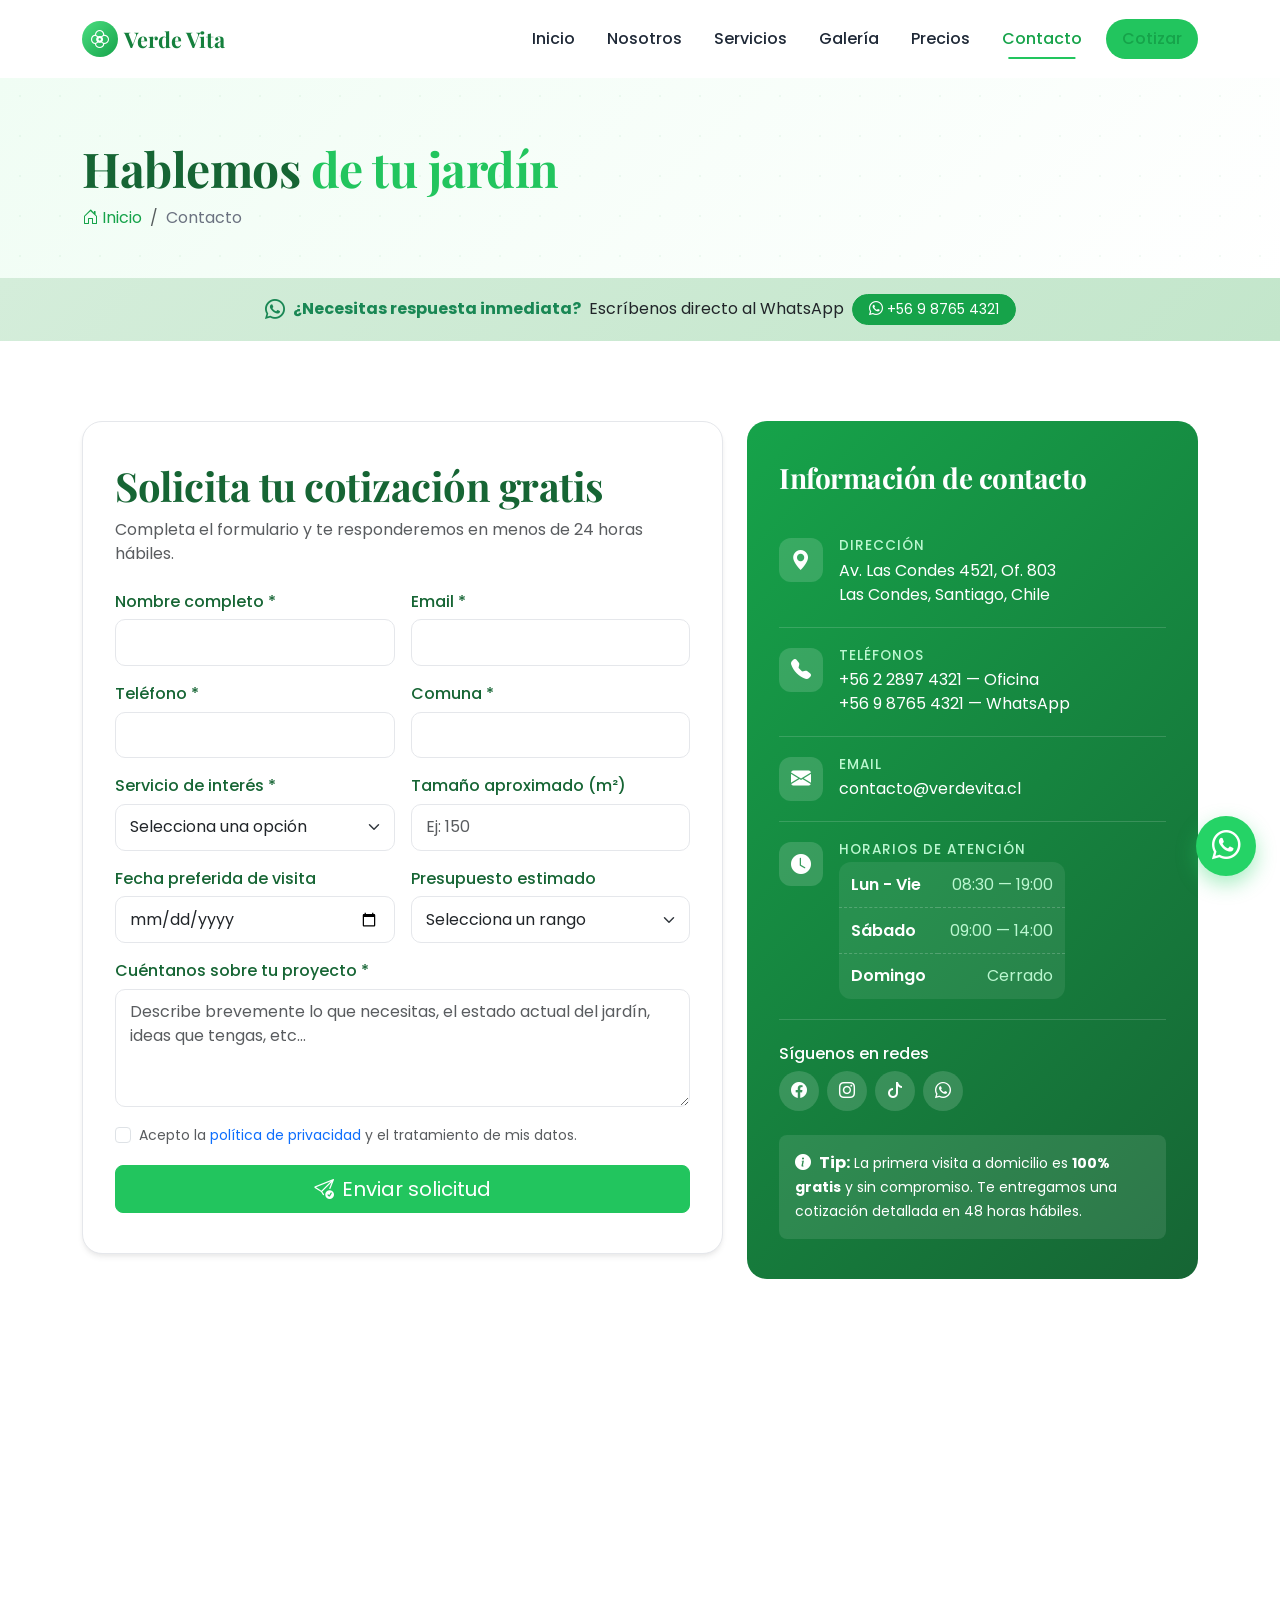
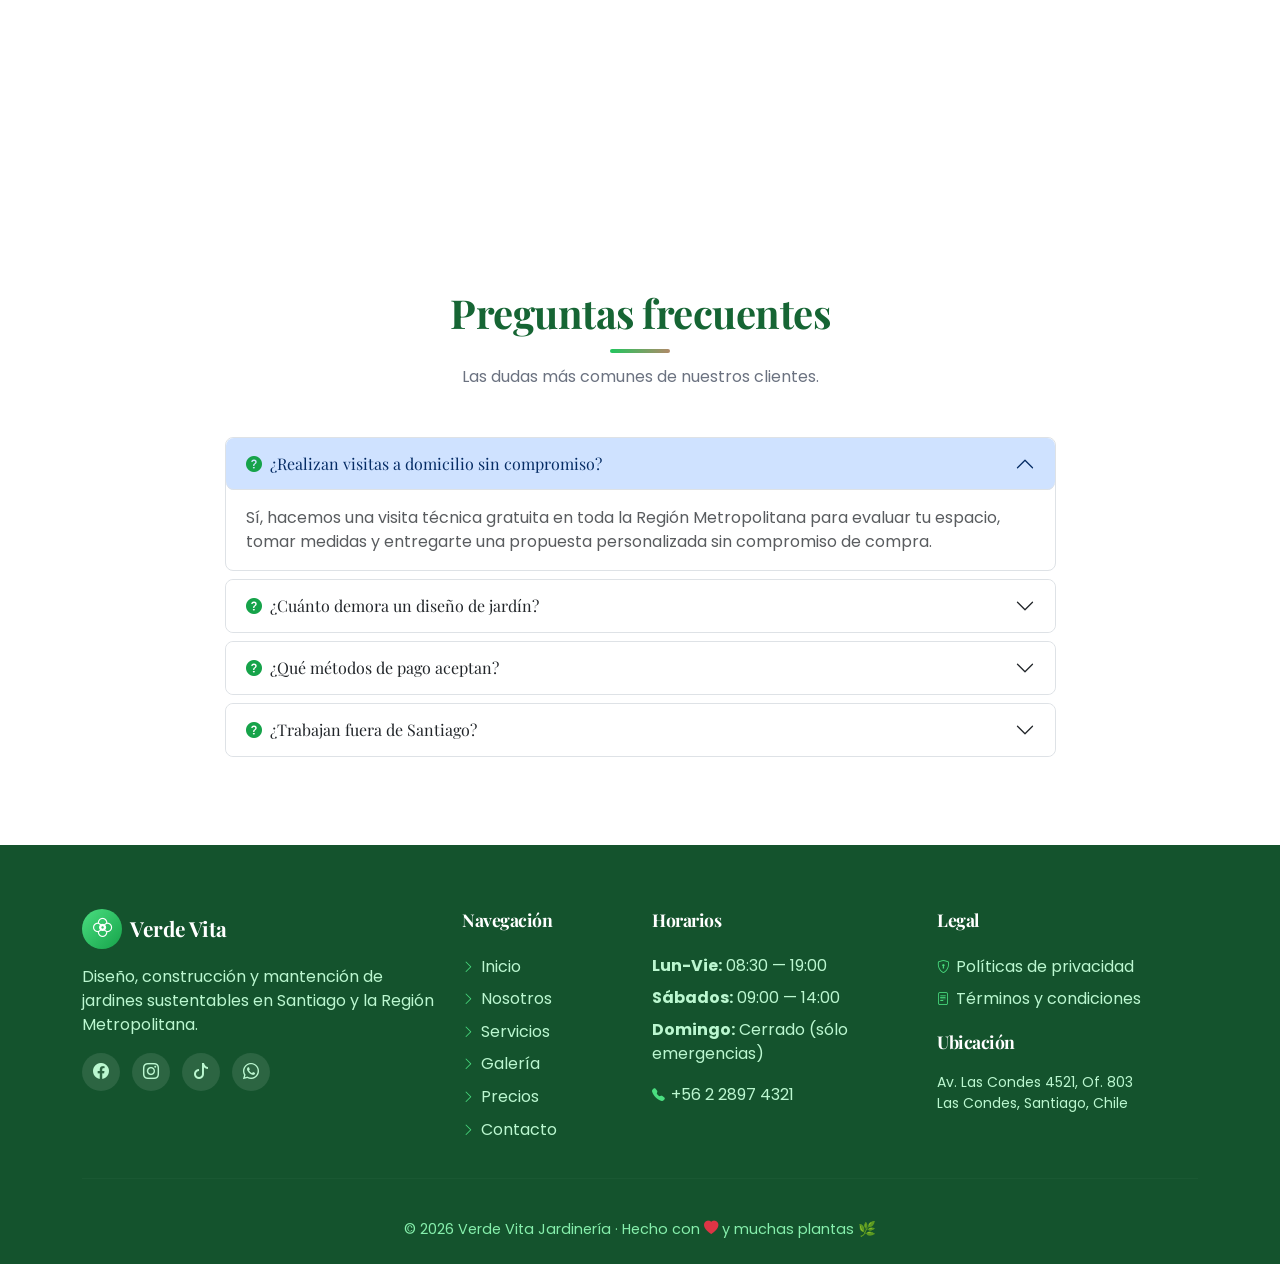
==== commit 468616e7: "fix responsive" ====
--- a/contacto.html
+++ b/contacto.html
@@ -11,7 +11,7 @@
   <link rel="preconnect" href="https://fonts.googleapis.com" />
   <link rel="preconnect" href="https://fonts.gstatic.com" crossorigin />
   <link href="https://fonts.googleapis.com/css2?family=Playfair+Display:wght@600;700;800&family=Poppins:wght@300;400;500;600;700&display=swap" rel="stylesheet" />
-  <link rel="stylesheet" href="assets/css/styles.css" />
+  <link rel="stylesheet" href="assets/css/styles.css?v=20261019-1" />
   <link rel="icon" href="data:image/svg+xml,%3Csvg xmlns='http://www.w3.org/2000/svg' viewBox='0 0 100 100'%3E%3Ctext y='.9em' font-size='90'%3E🌿%3C/text%3E%3C/svg%3E" />
 </head>
 <body>
--- a/assets/css/styles.css
+++ b/assets/css/styles.css
@@ -41,7 +41,10 @@
   --bs-btn-active-bg: var(--leaf-700);
   --bs-btn-active-border-color: var(--leaf-700);
 }
-.btn-primary, .btn-outline-primary {
+.btn-primary {
+  --bs-btn-color: #fff;
+}
+.btn-outline-primary {
   --bs-btn-color: var(--leaf-600);
   --bs-btn-border-color: var(--leaf-500);
 }
@@ -1167,6 +1170,21 @@
 }
 
 /* ---------- Mobile tweaks ---------- */
+@media (max-width: 991.98px) {
+  .price-table .price-cell { white-space: normal; }
+  .pricing-card { padding: 2rem 1rem; }
+}
+
+@media (max-width: 1399.98px) {
+  /* Sideways reveals can exceed the container margins at these widths. */
+  .reveal-left, .reveal-right { transform: translateY(30px); }
+  .reveal-left.visible, .reveal-right.visible { transform: translateY(0); }
+}
+
+@media (max-width: 575.98px) {
+  .hero .badge { white-space: normal; line-height: 1.5; }
+}
+
 @media (max-width: 768px) {
   body { padding-top: 70px; }
   .section { padding: 3rem 0; }
